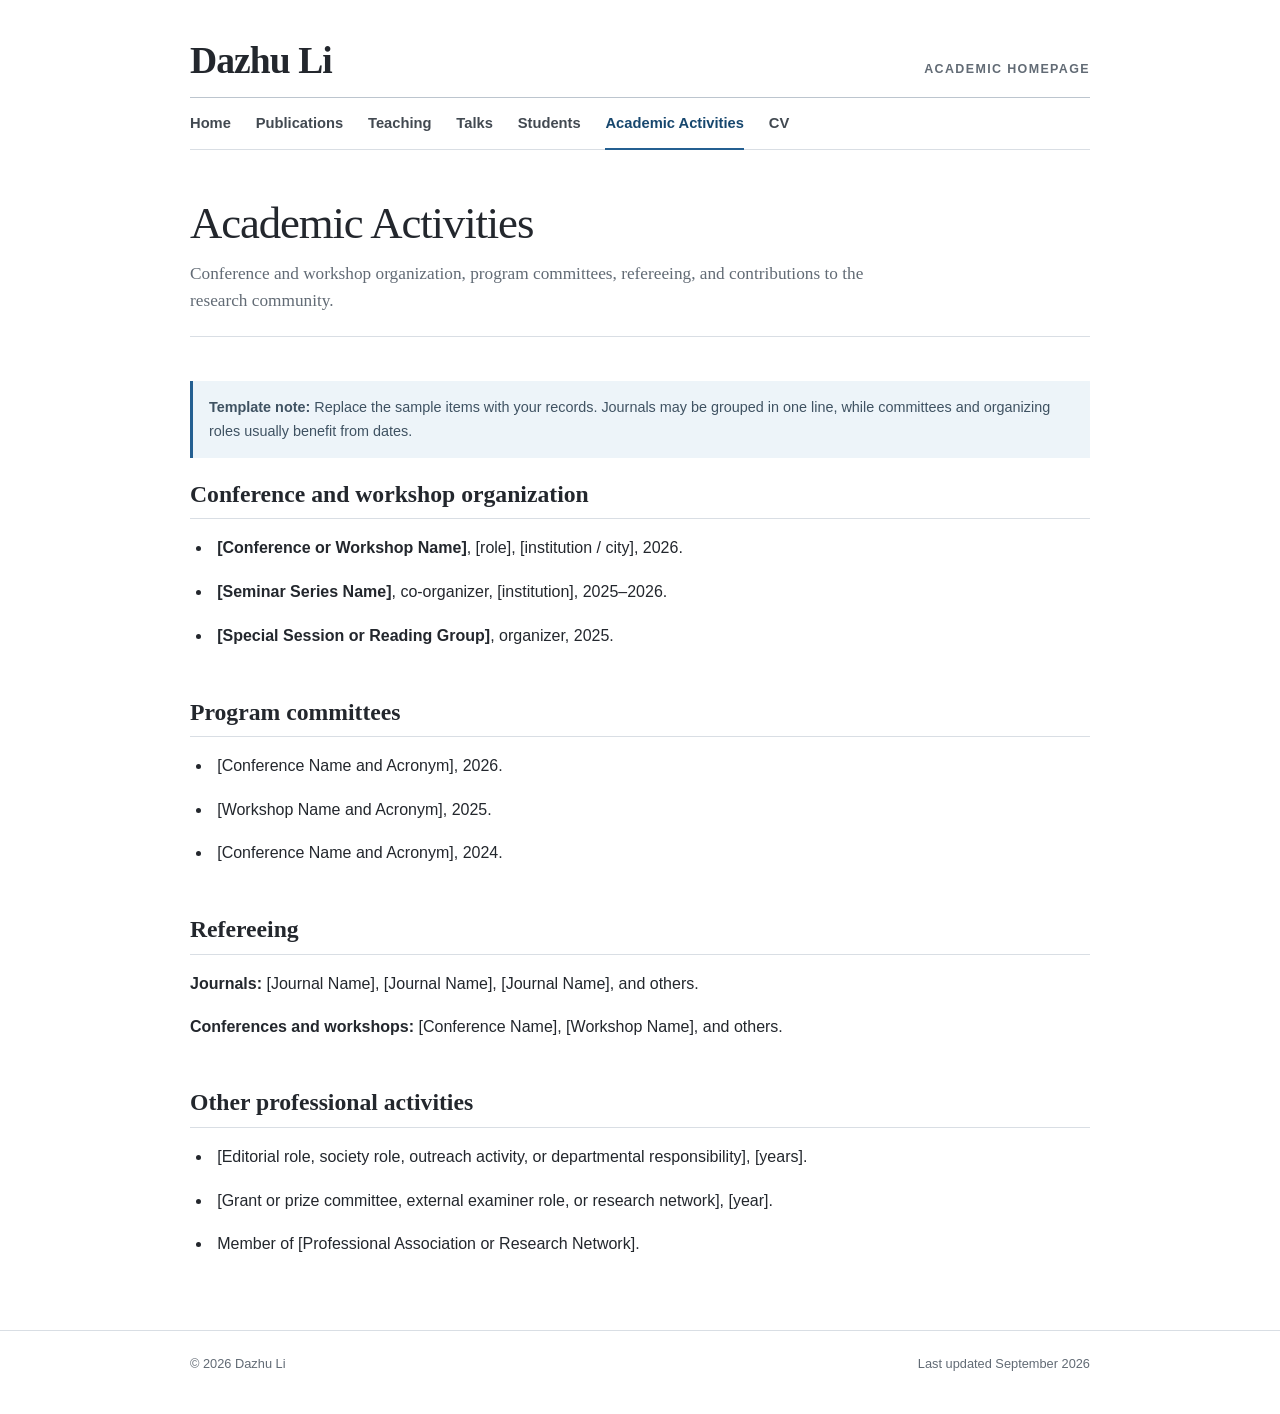
==== activities.html @ dc45f029 "Add files via upload Add academic website" ====
<!doctype html>
<html lang="en">
<head>
  <meta charset="utf-8">
  <meta name="viewport" content="width=device-width, initial-scale=1">
  <meta name="description" content="Conference organization, program committees, refereeing, and professional activities of Dazhu Li.">
  <title>Academic Activities | Dazhu Li</title>
  <link rel="icon" type="image/svg+xml" href="data:image/svg+xml,%3Csvg xmlns='http://www.w3.org/2000/svg' viewBox='0 0 64 64'%3E%3Crect width='64' height='64' rx='8' fill='%23245f91'/%3E%3Ctext x='32' y='41' text-anchor='middle' font-family='Georgia,serif' font-size='29' font-weight='700' fill='white'%3EDL%3C/text%3E%3C/svg%3E">
  <link rel="stylesheet" href="style.css">
</head>
<body>
  <a class="skip-link" href="#main-content">Skip to main content</a>
  <header class="site-header">
    <div class="site-shell">
      <div class="masthead">
        <a class="site-name" href="index.html">Dazhu Li</a>
        <p class="site-kicker">Academic Homepage</p>
      </div>
      <nav class="site-nav" aria-label="Primary navigation">
        <ul>
          <li><a href="index.html">Home</a></li>
          <li><a href="publications.html">Publications</a></li>
          <li><a href="teaching.html">Teaching</a></li>
          <li><a href="talks.html">Talks</a></li>
          <li><a href="students.html">Students</a></li>
          <li><a href="activities.html" aria-current="page">Academic Activities</a></li>
          <li><a href="cv.html">CV</a></li>
        </ul>
      </nav>
    </div>
  </header>

  <main id="main-content" class="site-shell">
    <header class="page-header">
      <h1>Academic Activities</h1>
      <p class="page-intro">Conference and workshop organization, program committees, refereeing, and contributions to the research community.</p>
    </header>

    <p class="placeholder-note"><strong>Template note:</strong> Replace the sample items with your records. Journals may be grouped in one line, while committees and organizing roles usually benefit from dates.</p>

    <section class="content-section" aria-labelledby="organization">
      <h2 id="organization" class="section-heading">Conference and workshop organization</h2>
      <ul class="entry-list">
        <li><span class="entry-title">[Conference or Workshop Name]</span>, [role], [institution / city], 2026.</li>
        <li><span class="entry-title">[Seminar Series Name]</span>, co-organizer, [institution], 2025–2026.</li>
        <li><span class="entry-title">[Special Session or Reading Group]</span>, organizer, 2025.</li>
      </ul>
    </section>

    <section class="content-section" aria-labelledby="program-committees">
      <h2 id="program-committees" class="section-heading">Program committees</h2>
      <ul class="entry-list">
        <li>[Conference Name and Acronym], 2026.</li>
        <li>[Workshop Name and Acronym], 2025.</li>
        <li>[Conference Name and Acronym], 2024.</li>
      </ul>
    </section>

    <section class="content-section" aria-labelledby="refereeing">
      <h2 id="refereeing" class="section-heading">Refereeing</h2>
      <p><span class="entry-title">Journals:</span> [Journal Name], [Journal Name], [Journal Name], and others.</p>
      <p><span class="entry-title">Conferences and workshops:</span> [Conference Name], [Workshop Name], and others.</p>
    </section>

    <section class="content-section" aria-labelledby="professional-service">
      <h2 id="professional-service" class="section-heading">Other professional activities</h2>
      <ul class="entry-list">
        <li>[Editorial role, society role, outreach activity, or departmental responsibility], [years].</li>
        <li>[Grant or prize committee, external examiner role, or research network], [year].</li>
        <li>Member of [Professional Association or Research Network].</li>
      </ul>
    </section>
  </main>

  <footer class="site-footer">
    <div class="site-shell footer-row">
      <p>&copy; 2026 Dazhu Li</p>
      <p>Last updated September 2026</p>
    </div>
  </footer>
</body>
</html>
---- style.css ----
:root {
  --ink: #23272d;
  --muted: #626b75;
  --faint: #8b949e;
  --line: #d9dee4;
  --line-strong: #bcc5ce;
  --blue: #245f91;
  --blue-dark: #17476e;
  --blue-pale: #edf4f9;
  --paper: #ffffff;
  --soft: #f6f8fa;
  --content-width: 900px;
  --serif: Georgia, Cambria, "Times New Roman", Times, serif;
  --sans: -apple-system, BlinkMacSystemFont, "Segoe UI", Helvetica, Arial, sans-serif;
}

* {
  box-sizing: border-box;
}

html {
  color-scheme: light;
  scroll-behavior: smooth;
}

body {
  margin: 0;
  background: var(--paper);
  color: var(--ink);
  font-family: var(--sans);
  font-size: 1rem;
  line-height: 1.68;
  text-rendering: optimizeLegibility;
}

a {
  color: var(--blue);
  text-decoration-thickness: 1px;
  text-underline-offset: 0.18em;
}

a:hover {
  color: var(--blue-dark);
  text-decoration-thickness: 2px;
}

a:focus-visible,
button:focus-visible {
  outline: 3px solid var(--blue);
  outline-offset: 3px;
  border-radius: 2px;
}

.skip-link {
  position: fixed;
  top: 0.75rem;
  left: 0.75rem;
  z-index: 100;
  padding: 0.55rem 0.8rem;
  background: var(--ink);
  color: #fff;
  font-weight: 700;
  transform: translateY(-200%);
  transition: transform 120ms ease;
}

.skip-link:focus {
  color: #fff;
  transform: translateY(0);
}

.site-shell {
  width: min(calc(100% - 2.5rem), var(--content-width));
  margin: 0 auto;
}

.site-header {
  padding-top: 2.5rem;
}

.masthead {
  display: flex;
  align-items: baseline;
  justify-content: space-between;
  gap: 2rem;
  padding-bottom: 1rem;
  border-bottom: 1px solid var(--line-strong);
}

.site-name {
  margin: 0;
  color: var(--ink);
  font-family: var(--serif);
  font-size: clamp(1.8rem, 4vw, 2.35rem);
  font-weight: 600;
  letter-spacing: -0.025em;
  line-height: 1.1;
  text-decoration: none;
}

.site-name:hover {
  color: var(--ink);
  text-decoration: none;
}

.site-kicker {
  margin: 0;
  color: var(--muted);
  font-size: 0.78rem;
  font-weight: 650;
  letter-spacing: 0.11em;
  text-transform: uppercase;
}

.site-nav {
  border-bottom: 1px solid var(--line);
}

.site-nav ul {
  display: flex;
  flex-wrap: wrap;
  gap: 0 1.55rem;
  margin: 0;
  padding: 0;
  list-style: none;
}

.site-nav a {
  display: block;
  position: relative;
  padding: 0.82rem 0 0.78rem;
  color: #424951;
  font-size: 0.92rem;
  font-weight: 560;
  text-decoration: none;
  white-space: nowrap;
}

.site-nav a:hover {
  color: var(--blue-dark);
}

.site-nav a[aria-current="page"] {
  color: var(--blue-dark);
  font-weight: 720;
}

.site-nav a[aria-current="page"]::after {
  position: absolute;
  right: 0;
  bottom: -1px;
  left: 0;
  height: 2px;
  background: var(--blue);
  content: "";
}

main {
  min-height: 54vh;
  padding: 3rem 0 4.5rem;
}

.page-header {
  margin-bottom: 2.7rem;
  padding-bottom: 1.35rem;
  border-bottom: 1px solid var(--line);
}

.page-header h1,
.profile-copy h1 {
  margin: 0;
  color: var(--ink);
  font-family: var(--serif);
  font-size: clamp(2rem, 5vw, 2.8rem);
  font-weight: 500;
  letter-spacing: -0.025em;
  line-height: 1.15;
}

.page-intro {
  max-width: 43rem;
  margin: 0.75rem 0 0;
  color: var(--muted);
  font-family: var(--serif);
  font-size: 1.08rem;
  line-height: 1.55;
}

h2,
h3 {
  font-family: var(--serif);
  color: var(--ink);
}

h2 {
  margin: 2.8rem 0 1.1rem;
  font-size: 1.48rem;
  font-weight: 600;
  line-height: 1.25;
}

h3 {
  margin: 1.7rem 0 0.4rem;
  font-size: 1.08rem;
  font-weight: 650;
  line-height: 1.35;
}

p {
  margin: 0 0 1rem;
}

.profile-grid {
  display: grid;
  grid-template-columns: 12.5rem minmax(0, 1fr);
  gap: clamp(2rem, 6vw, 4.5rem);
  align-items: start;
}

.profile-aside {
  padding-top: 0.2rem;
}

.portrait-placeholder {
  display: grid;
  width: 100%;
  aspect-ratio: 4 / 5;
  place-items: center;
  margin-bottom: 1.2rem;
  border: 1px solid var(--line-strong);
  background:
    linear-gradient(145deg, rgba(36, 95, 145, 0.05), transparent 55%),
    var(--soft);
  color: var(--muted);
  font-family: var(--serif);
  font-size: 2.25rem;
  letter-spacing: -0.04em;
}

.portrait {
  display: block;
  width: 100%;
  height: auto;
  aspect-ratio: 4 / 5;
  margin-bottom: 1.2rem;
  border: 1px solid var(--line-strong);
  object-fit: cover;
}

.aside-label {
  display: block;
  margin-bottom: 0.38rem;
  color: var(--muted);
  font-size: 0.75rem;
  font-weight: 700;
  letter-spacing: 0.09em;
  text-transform: uppercase;
}

.contact-list {
  margin: 0;
  padding: 0;
  list-style: none;
  font-size: 0.9rem;
  line-height: 1.55;
  overflow-wrap: anywhere;
}

.contact-list li + li {
  margin-top: 0.28rem;
}

.profile-copy .role {
  margin: 0.75rem 0 1.45rem;
  color: var(--muted);
  font-family: var(--serif);
  font-size: 1.08rem;
  line-height: 1.5;
}

.profile-copy .lead {
  font-family: var(--serif);
  font-size: 1.08rem;
  line-height: 1.72;
}

.section-rule {
  margin-top: 2.9rem;
  padding-top: 2rem;
  border-top: 1px solid var(--line);
}

.section-rule h2 {
  margin-top: 0;
}

.news-list {
  margin: 0;
  padding: 0;
  list-style: none;
}

.news-item {
  display: grid;
  grid-template-columns: 7rem minmax(0, 1fr);
  gap: 1.25rem;
  padding: 0.9rem 0;
  border-top: 1px solid var(--line);
}

.news-item:last-child {
  border-bottom: 1px solid var(--line);
}

.news-date {
  color: var(--blue-dark);
  font-size: 0.83rem;
  font-weight: 700;
  letter-spacing: 0.02em;
}

.news-item p {
  margin: 0;
}

.year-section + .year-section,
.content-section + .content-section {
  margin-top: 3rem;
}

.year-heading,
.section-heading {
  display: flex;
  align-items: baseline;
  gap: 0.8rem;
  margin: 0 0 1rem;
  padding-bottom: 0.55rem;
  border-bottom: 1px solid var(--line);
}

.year-heading {
  color: var(--blue-dark);
  font-family: var(--sans);
  font-size: 1rem;
  font-weight: 750;
  letter-spacing: 0.05em;
}

.publication-list,
.entry-list {
  margin: 0;
  padding-left: 1.35rem;
}

.publication-list li,
.entry-list li {
  padding-left: 0.35rem;
}

.publication-list li + li,
.entry-list li + li {
  margin-top: 1.05rem;
}

.paper-title,
.entry-title {
  font-weight: 700;
}

.venue,
.entry-meta {
  color: var(--muted);
}

.link-row {
  display: inline-flex;
  flex-wrap: wrap;
  gap: 0.75rem;
  margin-left: 0.35rem;
  font-size: 0.88rem;
}

.resource-labels {
  display: inline-flex;
  flex-wrap: wrap;
  gap: 0.45rem;
  margin-left: 0.35rem;
  color: var(--muted);
  font-size: 0.82rem;
  font-weight: 650;
}

.resource-labels span::before {
  content: "[";
}

.resource-labels span::after {
  content: "]";
}

.compact-grid {
  display: grid;
  grid-template-columns: repeat(2, minmax(0, 1fr));
  gap: 2rem 3.5rem;
}

.plain-list {
  margin: 0;
  padding: 0;
  list-style: none;
}

.plain-list li {
  padding: 0.75rem 0;
  border-top: 1px solid var(--line);
}

.plain-list li:last-child {
  border-bottom: 1px solid var(--line);
}

.course-code {
  display: block;
  margin-bottom: 0.18rem;
  color: var(--blue-dark);
  font-size: 0.79rem;
  font-weight: 750;
  letter-spacing: 0.06em;
  text-transform: uppercase;
}

.student-entry {
  display: grid;
  grid-template-columns: minmax(10rem, 0.7fr) minmax(0, 1.3fr);
  gap: 1.5rem;
  padding: 1rem 0;
  border-top: 1px solid var(--line);
}

.student-entry:last-child {
  border-bottom: 1px solid var(--line);
}

.student-entry p {
  margin: 0;
}

.cv-grid {
  display: grid;
  grid-template-columns: 9rem minmax(0, 1fr);
  gap: 0.6rem 2rem;
  margin: 0;
}

.cv-grid dt {
  color: var(--muted);
  font-size: 0.9rem;
  font-weight: 700;
}

.cv-grid dd {
  margin: 0;
}

.cv-grid dt,
.cv-grid dd {
  padding: 0.65rem 0;
  border-top: 1px solid var(--line);
}

.placeholder-note {
  margin: 1.4rem 0;
  padding: 0.9rem 1rem;
  border-left: 3px solid var(--blue);
  background: var(--blue-pale);
  color: #3f5262;
  font-size: 0.9rem;
}

.site-footer {
  padding: 1.35rem 0 2.5rem;
  border-top: 1px solid var(--line);
  color: var(--muted);
  font-size: 0.8rem;
}

.footer-row {
  display: flex;
  justify-content: space-between;
  gap: 1rem 2rem;
}

.site-footer p {
  margin: 0;
}

@media (max-width: 760px) {
  .site-shell {
    width: min(calc(100% - 2rem), var(--content-width));
  }

  .site-header {
    padding-top: 1.5rem;
  }

  .masthead {
    display: block;
  }

  .site-kicker {
    margin-top: 0.55rem;
  }

  .site-nav ul {
    gap: 0 1.15rem;
  }

  .site-nav a {
    padding-top: 0.72rem;
    padding-bottom: 0.68rem;
    font-size: 0.88rem;
  }

  main {
    padding: 2.25rem 0 3.5rem;
  }

  .profile-grid {
    grid-template-columns: 1fr;
    gap: 2rem;
  }

  .profile-aside {
    display: grid;
    grid-template-columns: 8.25rem minmax(0, 1fr);
    gap: 1.25rem;
    align-items: start;
  }

  .portrait-placeholder {
    margin: 0;
  }

  .portrait {
    margin: 0;
  }

  .compact-grid {
    grid-template-columns: 1fr;
  }
}

@media (max-width: 520px) {
  .news-item,
  .student-entry,
  .cv-grid {
    grid-template-columns: 1fr;
    gap: 0.2rem;
  }

  .news-date {
    padding-bottom: 0.12rem;
  }

  .cv-grid dt {
    padding-bottom: 0;
    border-top: 1px solid var(--line);
  }

  .cv-grid dd {
    padding-top: 0;
    border-top: 0;
  }

  .footer-row {
    display: block;
  }

  .footer-row p + p {
    margin-top: 0.25rem;
  }
}

@media print {
  body {
    color: #000;
    font-size: 11pt;
  }

  .skip-link,
  .site-nav,
  .site-kicker,
  .portrait-placeholder,
  .site-footer {
    display: none;
  }

  .site-shell {
    width: 100%;
  }

  .site-header {
    padding-top: 0;
  }

  main {
    padding: 1.5rem 0 0;
  }

  a {
    color: inherit;
    text-decoration: none;
  }
}
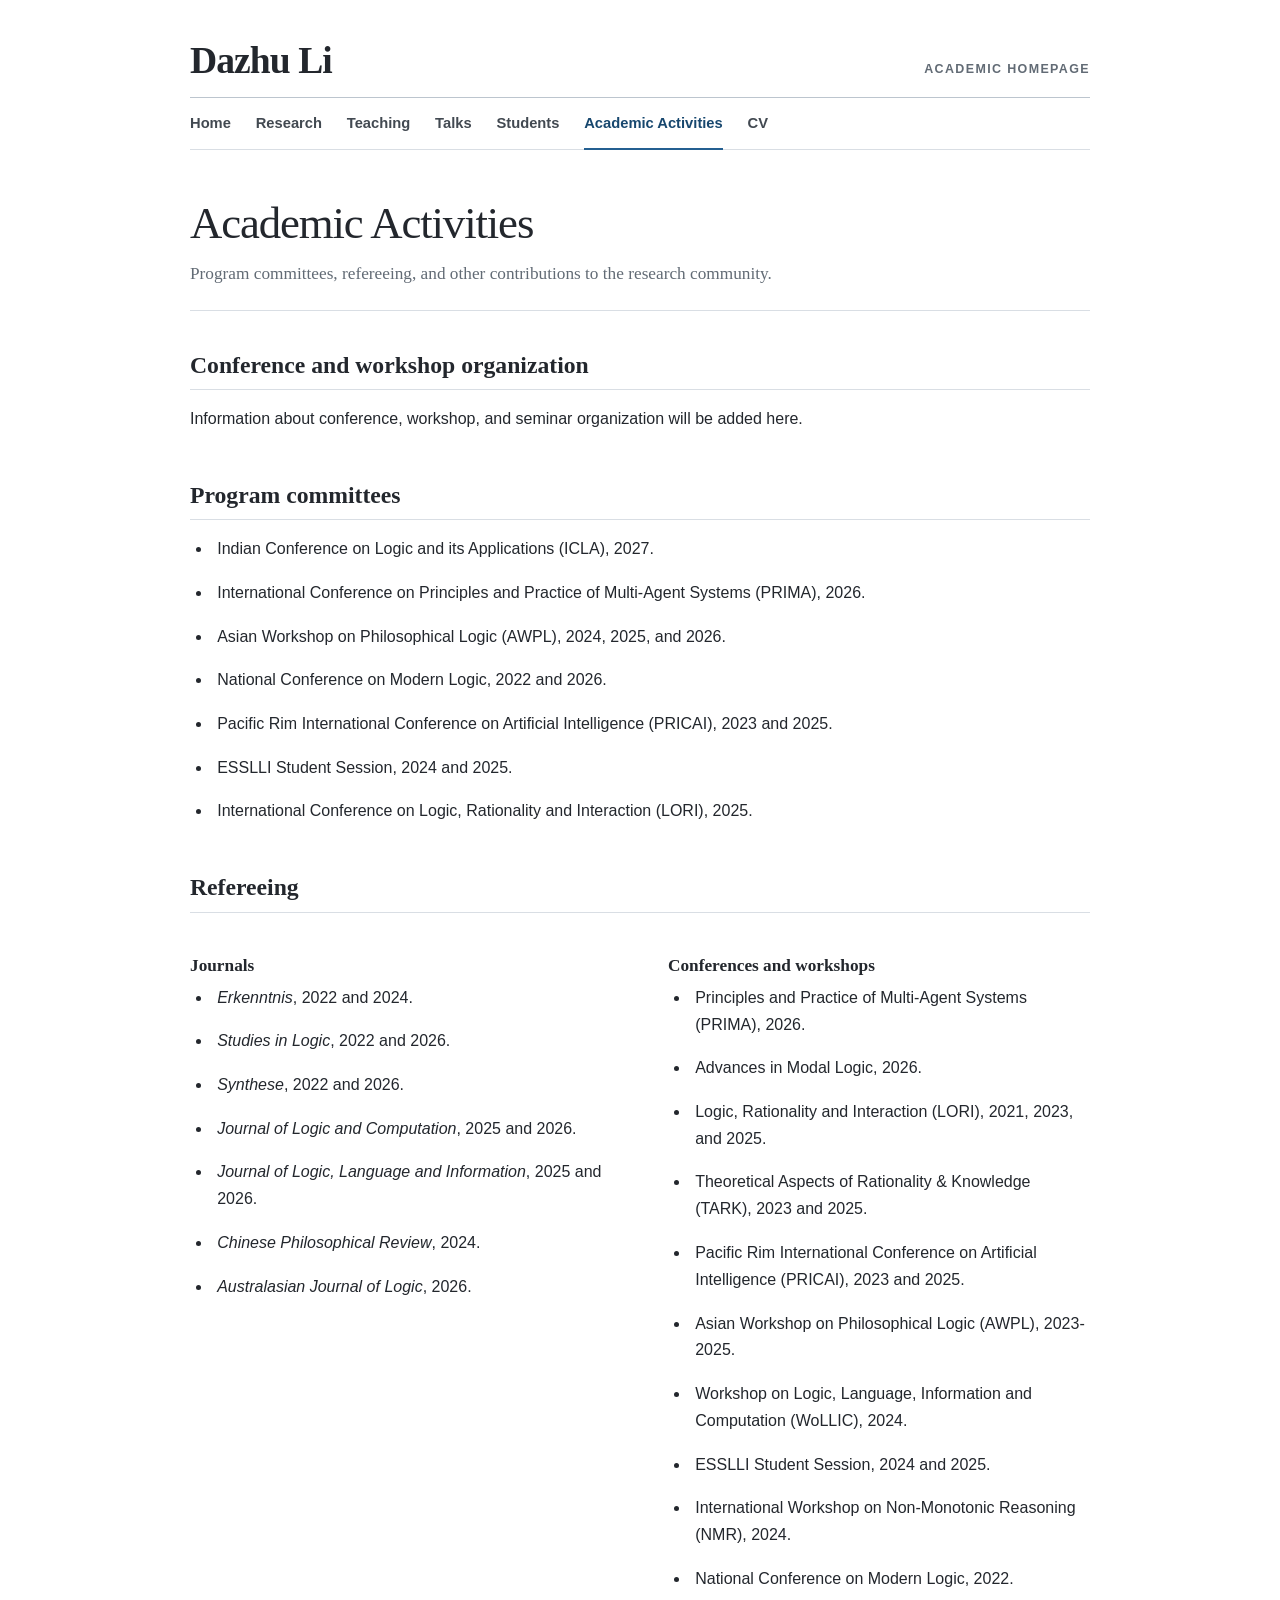
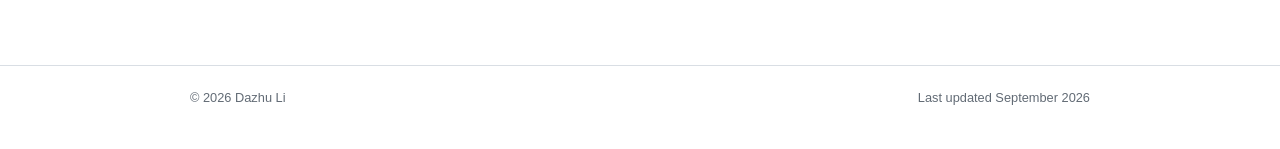
==== commit fcfcf572: "Add files via upload" ====
--- a/activities.html
+++ b/activities.html
@@ -3,80 +3,78 @@
 <head>
   <meta charset="utf-8">
   <meta name="viewport" content="width=device-width, initial-scale=1">
-  <meta name="description" content="Conference organization, program committees, refereeing, and professional activities of Dazhu Li.">
+  <meta name="description" content="Program committees, refereeing, and academic service by Dazhu Li.">
   <title>Academic Activities | Dazhu Li</title>
   <link rel="icon" type="image/svg+xml" href="data:image/svg+xml,%3Csvg xmlns='http://www.w3.org/2000/svg' viewBox='0 0 64 64'%3E%3Crect width='64' height='64' rx='8' fill='%23245f91'/%3E%3Ctext x='32' y='41' text-anchor='middle' font-family='Georgia,serif' font-size='29' font-weight='700' fill='white'%3EDL%3C/text%3E%3C/svg%3E">
   <link rel="stylesheet" href="style.css">
 </head>
 <body>
   <a class="skip-link" href="#main-content">Skip to main content</a>
-  <header class="site-header">
-    <div class="site-shell">
-      <div class="masthead">
-        <a class="site-name" href="index.html">Dazhu Li</a>
-        <p class="site-kicker">Academic Homepage</p>
-      </div>
-      <nav class="site-nav" aria-label="Primary navigation">
-        <ul>
-          <li><a href="index.html">Home</a></li>
-          <li><a href="publications.html">Publications</a></li>
-          <li><a href="teaching.html">Teaching</a></li>
-          <li><a href="talks.html">Talks</a></li>
-          <li><a href="students.html">Students</a></li>
-          <li><a href="activities.html" aria-current="page">Academic Activities</a></li>
-          <li><a href="cv.html">CV</a></li>
-        </ul>
-      </nav>
-    </div>
-  </header>
+  <header class="site-header"><div class="site-shell">
+    <div class="masthead"><a class="site-name" href="index.html">Dazhu Li</a><p class="site-kicker">Academic Homepage</p></div>
+    <nav class="site-nav" aria-label="Primary navigation"><ul>
+      <li><a href="index.html">Home</a></li><li><a href="research.html">Research</a></li><li><a href="teaching.html">Teaching</a></li><li><a href="talks.html">Talks</a></li><li><a href="students.html">Students</a></li><li><a href="activities.html" aria-current="page">Academic Activities</a></li><li><a href="dazhu-li-cv.pdf">CV</a></li>
+    </ul></nav>
+  </div></header>
 
   <main id="main-content" class="site-shell">
     <header class="page-header">
       <h1>Academic Activities</h1>
-      <p class="page-intro">Conference and workshop organization, program committees, refereeing, and contributions to the research community.</p>
+      <p class="page-intro">Program committees, refereeing, and other contributions to the research community.</p>
     </header>
-
-    <p class="placeholder-note"><strong>Template note:</strong> Replace the sample items with your records. Journals may be grouped in one line, while committees and organizing roles usually benefit from dates.</p>
 
     <section class="content-section" aria-labelledby="organization">
       <h2 id="organization" class="section-heading">Conference and workshop organization</h2>
-      <ul class="entry-list">
-        <li><span class="entry-title">[Conference or Workshop Name]</span>, [role], [institution / city], 2026.</li>
-        <li><span class="entry-title">[Seminar Series Name]</span>, co-organizer, [institution], 2025–2026.</li>
-        <li><span class="entry-title">[Special Session or Reading Group]</span>, organizer, 2025.</li>
-      </ul>
+      <p>Information about conference, workshop, and seminar organization will be added here.</p>
     </section>
 
     <section class="content-section" aria-labelledby="program-committees">
       <h2 id="program-committees" class="section-heading">Program committees</h2>
       <ul class="entry-list">
-        <li>[Conference Name and Acronym], 2026.</li>
-        <li>[Workshop Name and Acronym], 2025.</li>
-        <li>[Conference Name and Acronym], 2024.</li>
+        <li>Indian Conference on Logic and its Applications (ICLA), 2027.</li>
+        <li>International Conference on Principles and Practice of Multi-Agent Systems (PRIMA), 2026.</li>
+        <li>Asian Workshop on Philosophical Logic (AWPL), 2024, 2025, and 2026.</li>
+        <li>National Conference on Modern Logic, 2022 and 2026.</li>
+        <li>Pacific Rim International Conference on Artificial Intelligence (PRICAI), 2023 and 2025.</li>
+        <li>ESSLLI Student Session, 2024 and 2025.</li>
+        <li>International Conference on Logic, Rationality and Interaction (LORI), 2025.</li>
       </ul>
     </section>
 
     <section class="content-section" aria-labelledby="refereeing">
       <h2 id="refereeing" class="section-heading">Refereeing</h2>
-      <p><span class="entry-title">Journals:</span> [Journal Name], [Journal Name], [Journal Name], and others.</p>
-      <p><span class="entry-title">Conferences and workshops:</span> [Conference Name], [Workshop Name], and others.</p>
-    </section>
-
-    <section class="content-section" aria-labelledby="professional-service">
-      <h2 id="professional-service" class="section-heading">Other professional activities</h2>
-      <ul class="entry-list">
-        <li>[Editorial role, society role, outreach activity, or departmental responsibility], [years].</li>
-        <li>[Grant or prize committee, external examiner role, or research network], [year].</li>
-        <li>Member of [Professional Association or Research Network].</li>
-      </ul>
+      <div class="compact-grid">
+        <div>
+          <h3>Journals</h3>
+          <ul class="entry-list">
+            <li><em>Erkenntnis</em>, 2022 and 2024.</li>
+            <li><em>Studies in Logic</em>, 2022 and 2026.</li>
+            <li><em>Synthese</em>, 2022 and 2026.</li>
+            <li><em>Journal of Logic and Computation</em>, 2025 and 2026.</li>
+            <li><em>Journal of Logic, Language and Information</em>, 2025 and 2026.</li>
+            <li><em>Chinese Philosophical Review</em>, 2024.</li>
+            <li><em>Australasian Journal of Logic</em>, 2026.</li>
+          </ul>
+        </div>
+        <div>
+          <h3>Conferences and workshops</h3>
+          <ul class="entry-list">
+            <li>Principles and Practice of Multi-Agent Systems (PRIMA), 2026.</li>
+            <li>Advances in Modal Logic, 2026.</li>
+            <li>Logic, Rationality and Interaction (LORI), 2021, 2023, and 2025.</li>
+            <li>Theoretical Aspects of Rationality &amp; Knowledge (TARK), 2023 and 2025.</li>
+            <li>Pacific Rim International Conference on Artificial Intelligence (PRICAI), 2023 and 2025.</li>
+            <li>Asian Workshop on Philosophical Logic (AWPL), 2023-2025.</li>
+            <li>Workshop on Logic, Language, Information and Computation (WoLLIC), 2024.</li>
+            <li>ESSLLI Student Session, 2024 and 2025.</li>
+            <li>International Workshop on Non-Monotonic Reasoning (NMR), 2024.</li>
+            <li>National Conference on Modern Logic, 2022.</li>
+          </ul>
+        </div>
+      </div>
     </section>
   </main>
 
-  <footer class="site-footer">
-    <div class="site-shell footer-row">
-      <p>&copy; 2026 Dazhu Li</p>
-      <p>Last updated September 2026</p>
-    </div>
-  </footer>
+  <footer class="site-footer"><div class="site-shell footer-row"><p>&copy; 2026 Dazhu Li</p><p>Last updated September 2026</p></div></footer>
 </body>
 </html>
--- a/style.css
+++ b/style.css
@@ -1,82 +1,53 @@
 :root {
   --ink: #23272d;
   --muted: #626b75;
-  --faint: #8b949e;
   --line: #d9dee4;
   --line-strong: #bcc5ce;
   --blue: #245f91;
   --blue-dark: #17476e;
   --blue-pale: #edf4f9;
-  --paper: #ffffff;
   --soft: #f6f8fa;
-  --content-width: 900px;
   --serif: Georgia, Cambria, "Times New Roman", Times, serif;
   --sans: -apple-system, BlinkMacSystemFont, "Segoe UI", Helvetica, Arial, sans-serif;
 }
 
-* {
-  box-sizing: border-box;
-}
-
-html {
-  color-scheme: light;
-  scroll-behavior: smooth;
-}
+* { box-sizing: border-box; }
+
+html { color-scheme: light; scroll-behavior: smooth; }
 
 body {
   margin: 0;
-  background: var(--paper);
+  background: #fff;
   color: var(--ink);
   font-family: var(--sans);
   font-size: 1rem;
   line-height: 1.68;
-  text-rendering: optimizeLegibility;
 }
 
 a {
   color: var(--blue);
   text-decoration-thickness: 1px;
-  text-underline-offset: 0.18em;
-}
-
-a:hover {
-  color: var(--blue-dark);
-  text-decoration-thickness: 2px;
-}
-
-a:focus-visible,
-button:focus-visible {
-  outline: 3px solid var(--blue);
-  outline-offset: 3px;
-  border-radius: 2px;
-}
+  text-underline-offset: .18em;
+}
+
+a:hover { color: var(--blue-dark); text-decoration-thickness: 2px; }
+a:focus-visible { outline: 3px solid var(--blue); outline-offset: 3px; border-radius: 2px; }
 
 .skip-link {
   position: fixed;
-  top: 0.75rem;
-  left: 0.75rem;
-  z-index: 100;
-  padding: 0.55rem 0.8rem;
+  top: .75rem;
+  left: .75rem;
+  z-index: 10;
+  padding: .55rem .8rem;
   background: var(--ink);
   color: #fff;
   font-weight: 700;
   transform: translateY(-200%);
-  transition: transform 120ms ease;
-}
-
-.skip-link:focus {
-  color: #fff;
-  transform: translateY(0);
-}
-
-.site-shell {
-  width: min(calc(100% - 2.5rem), var(--content-width));
-  margin: 0 auto;
-}
-
-.site-header {
-  padding-top: 2.5rem;
-}
+}
+
+.skip-link:focus { color: #fff; transform: translateY(0); }
+.site-shell { width: min(calc(100% - 2.5rem), 900px); margin: 0 auto; }
+.site-header { padding-top: 2.5rem; }
 
 .masthead {
   display: flex;
@@ -88,62 +59,43 @@
 }
 
 .site-name {
-  margin: 0;
   color: var(--ink);
   font-family: var(--serif);
   font-size: clamp(1.8rem, 4vw, 2.35rem);
   font-weight: 600;
-  letter-spacing: -0.025em;
+  letter-spacing: -.025em;
   line-height: 1.1;
   text-decoration: none;
 }
 
-.site-name:hover {
-  color: var(--ink);
-  text-decoration: none;
-}
+.site-name:hover { color: var(--ink); text-decoration: none; }
 
 .site-kicker {
   margin: 0;
   color: var(--muted);
-  font-size: 0.78rem;
+  font-size: .78rem;
   font-weight: 650;
-  letter-spacing: 0.11em;
+  letter-spacing: .11em;
   text-transform: uppercase;
 }
 
-.site-nav {
-  border-bottom: 1px solid var(--line);
-}
-
-.site-nav ul {
-  display: flex;
-  flex-wrap: wrap;
-  gap: 0 1.55rem;
-  margin: 0;
-  padding: 0;
-  list-style: none;
-}
+.site-nav { border-bottom: 1px solid var(--line); }
+.site-nav ul { display: flex; flex-wrap: wrap; gap: 0 1.55rem; margin: 0; padding: 0; list-style: none; }
 
 .site-nav a {
   display: block;
   position: relative;
-  padding: 0.82rem 0 0.78rem;
+  padding: .82rem 0 .78rem;
   color: #424951;
-  font-size: 0.92rem;
+  font-size: .92rem;
   font-weight: 560;
   text-decoration: none;
   white-space: nowrap;
 }
 
-.site-nav a:hover {
-  color: var(--blue-dark);
-}
-
-.site-nav a[aria-current="page"] {
-  color: var(--blue-dark);
-  font-weight: 720;
-}
+.site-nav a:hover,
+.site-nav a[aria-current="page"] { color: var(--blue-dark); }
+.site-nav a[aria-current="page"] { font-weight: 720; }
 
 .site-nav a[aria-current="page"]::after {
   position: absolute;
@@ -155,13 +107,10 @@
   content: "";
 }
 
-main {
-  min-height: 54vh;
-  padding: 3rem 0 4.5rem;
-}
+main { min-height: 54vh; padding: 3rem 0 4.5rem; }
 
 .page-header {
-  margin-bottom: 2.7rem;
+  margin-bottom: 2.5rem;
   padding-bottom: 1.35rem;
   border-bottom: 1px solid var(--line);
 }
@@ -169,56 +118,32 @@
 .page-header h1,
 .profile-copy h1 {
   margin: 0;
-  color: var(--ink);
   font-family: var(--serif);
   font-size: clamp(2rem, 5vw, 2.8rem);
   font-weight: 500;
-  letter-spacing: -0.025em;
+  letter-spacing: -.025em;
   line-height: 1.15;
 }
 
 .page-intro {
   max-width: 43rem;
-  margin: 0.75rem 0 0;
+  margin: .75rem 0 0;
   color: var(--muted);
   font-family: var(--serif);
   font-size: 1.08rem;
   line-height: 1.55;
 }
 
-h2,
-h3 {
-  font-family: var(--serif);
-  color: var(--ink);
-}
-
-h2 {
-  margin: 2.8rem 0 1.1rem;
-  font-size: 1.48rem;
-  font-weight: 600;
-  line-height: 1.25;
-}
-
-h3 {
-  margin: 1.7rem 0 0.4rem;
-  font-size: 1.08rem;
-  font-weight: 650;
-  line-height: 1.35;
-}
-
-p {
-  margin: 0 0 1rem;
-}
+h2, h3 { font-family: var(--serif); }
+h2 { margin: 2.8rem 0 1.1rem; font-size: 1.48rem; line-height: 1.25; }
+h3 { margin: 1.6rem 0 .45rem; font-size: 1.08rem; line-height: 1.35; }
+p { margin: 0 0 1rem; }
 
 .profile-grid {
   display: grid;
   grid-template-columns: 12.5rem minmax(0, 1fr);
   gap: clamp(2rem, 6vw, 4.5rem);
   align-items: start;
-}
-
-.profile-aside {
-  padding-top: 0.2rem;
 }
 
 .portrait-placeholder {
@@ -228,387 +153,145 @@
   place-items: center;
   margin-bottom: 1.2rem;
   border: 1px solid var(--line-strong);
-  background:
-    linear-gradient(145deg, rgba(36, 95, 145, 0.05), transparent 55%),
-    var(--soft);
+  background: linear-gradient(145deg, rgba(36,95,145,.05), transparent 55%), var(--soft);
   color: var(--muted);
   font-family: var(--serif);
   font-size: 2.25rem;
-  letter-spacing: -0.04em;
+}
+
+.portrait-frame {
+  width: 100%;
+  aspect-ratio: 4 / 5;
+  margin-bottom: 1.2rem;
+  overflow: hidden;
+  border: 1px solid var(--line-strong);
+  background: var(--soft);
 }
 
 .portrait {
   display: block;
   width: 100%;
-  height: auto;
-  aspect-ratio: 4 / 5;
-  margin-bottom: 1.2rem;
-  border: 1px solid var(--line-strong);
+  height: 100%;
   object-fit: cover;
-}
-
-.aside-label {
-  display: block;
-  margin-bottom: 0.38rem;
-  color: var(--muted);
-  font-size: 0.75rem;
-  font-weight: 700;
-  letter-spacing: 0.09em;
-  text-transform: uppercase;
-}
-
-.contact-list {
-  margin: 0;
-  padding: 0;
-  list-style: none;
-  font-size: 0.9rem;
-  line-height: 1.55;
-  overflow-wrap: anywhere;
-}
-
-.contact-list li + li {
-  margin-top: 0.28rem;
-}
-
-.profile-copy .role {
-  margin: 0.75rem 0 1.45rem;
-  color: var(--muted);
-  font-family: var(--serif);
-  font-size: 1.08rem;
-  line-height: 1.5;
-}
-
-.profile-copy .lead {
-  font-family: var(--serif);
-  font-size: 1.08rem;
-  line-height: 1.72;
-}
-
-.section-rule {
-  margin-top: 2.9rem;
-  padding-top: 2rem;
-  border-top: 1px solid var(--line);
-}
-
-.section-rule h2 {
-  margin-top: 0;
-}
-
-.news-list {
-  margin: 0;
-  padding: 0;
-  list-style: none;
-}
+  transform: scale(2.05);
+  transform-origin: 52% 75%;
+}
+.aside-label { display: block; margin-bottom: .38rem; color: var(--muted); font-size: .75rem; font-weight: 700; letter-spacing: .09em; text-transform: uppercase; }
+.contact-list { margin: 0; padding: 0; list-style: none; font-size: .9rem; line-height: 1.55; overflow-wrap: anywhere; }
+.contact-list li + li { margin-top: .28rem; }
+.profile-copy .role { margin: .75rem 0 1.45rem; color: var(--muted); font-family: var(--serif); font-size: 1.08rem; line-height: 1.5; }
+.profile-copy .lead { font-family: var(--serif); font-size: 1.08rem; line-height: 1.72; }
+
+.placeholder-note {
+  margin: 1.4rem 0;
+  padding: .9rem 1rem;
+  border-left: 3px solid var(--blue);
+  background: var(--blue-pale);
+  color: #3f5262;
+  font-size: .9rem;
+}
+
+.section-rule { margin-top: 2.9rem; padding-top: 2rem; border-top: 1px solid var(--line); }
+.section-rule h2 { margin-top: 0; }
+.news-list, .plain-list { margin: 0; padding: 0; list-style: none; }
 
 .news-item {
   display: grid;
   grid-template-columns: 7rem minmax(0, 1fr);
   gap: 1.25rem;
-  padding: 0.9rem 0;
+  padding: .9rem 0;
   border-top: 1px solid var(--line);
 }
 
-.news-item:last-child {
+.news-item:last-child,
+.plain-list li:last-child { border-bottom: 1px solid var(--line); }
+.news-date { color: var(--blue-dark); font-size: .83rem; font-weight: 700; }
+.news-item p { margin: 0; }
+.content-section + .content-section, .year-section + .year-section { margin-top: 3rem; }
+
+.section-heading,
+.year-heading {
+  margin: 0 0 1rem;
+  padding-bottom: .55rem;
   border-bottom: 1px solid var(--line);
 }
 
-.news-date {
-  color: var(--blue-dark);
-  font-size: 0.83rem;
-  font-weight: 700;
-  letter-spacing: 0.02em;
-}
-
-.news-item p {
-  margin: 0;
-}
-
-.year-section + .year-section,
-.content-section + .content-section {
-  margin-top: 3rem;
-}
-
-.year-heading,
-.section-heading {
-  display: flex;
-  align-items: baseline;
-  gap: 0.8rem;
-  margin: 0 0 1rem;
-  padding-bottom: 0.55rem;
-  border-bottom: 1px solid var(--line);
-}
-
-.year-heading {
-  color: var(--blue-dark);
-  font-family: var(--sans);
-  font-size: 1rem;
-  font-weight: 750;
-  letter-spacing: 0.05em;
-}
-
-.publication-list,
-.entry-list {
-  margin: 0;
-  padding-left: 1.35rem;
-}
-
-.publication-list li,
-.entry-list li {
-  padding-left: 0.35rem;
-}
-
-.publication-list li + li,
-.entry-list li + li {
-  margin-top: 1.05rem;
-}
-
-.paper-title,
-.entry-title {
-  font-weight: 700;
-}
-
-.venue,
-.entry-meta {
-  color: var(--muted);
-}
-
-.link-row {
-  display: inline-flex;
-  flex-wrap: wrap;
-  gap: 0.75rem;
-  margin-left: 0.35rem;
-  font-size: 0.88rem;
-}
-
-.resource-labels {
-  display: inline-flex;
-  flex-wrap: wrap;
-  gap: 0.45rem;
-  margin-left: 0.35rem;
-  color: var(--muted);
-  font-size: 0.82rem;
+.year-heading { color: var(--blue-dark); font-family: var(--sans); font-size: 1rem; font-weight: 750; letter-spacing: .05em; }
+.publication-list, .entry-list { margin: 0; padding-left: 1.35rem; }
+.publication-list li, .entry-list li { padding-left: .35rem; }
+.publication-list li + li, .entry-list li + li { margin-top: 1.05rem; }
+.paper-title, .entry-title { font-weight: 700; }
+.venue, .entry-meta { color: var(--muted); }
+
+.resource-labels { display: inline-flex; flex-wrap: wrap; gap: .45rem; margin-left: .35rem; color: var(--muted); font-size: .82rem; font-weight: 650; }
+.resource-labels span::before { content: "["; }
+.resource-labels span::after { content: "]"; }
+
+.download-link {
+  display: inline-block;
+  padding: .48rem .72rem;
+  border: 1px solid var(--line-strong);
+  background: var(--soft);
+  font-size: .9rem;
   font-weight: 650;
-}
-
-.resource-labels span::before {
-  content: "[";
-}
-
-.resource-labels span::after {
-  content: "]";
-}
-
-.compact-grid {
-  display: grid;
-  grid-template-columns: repeat(2, minmax(0, 1fr));
-  gap: 2rem 3.5rem;
-}
-
-.plain-list {
-  margin: 0;
-  padding: 0;
-  list-style: none;
-}
-
-.plain-list li {
-  padding: 0.75rem 0;
-  border-top: 1px solid var(--line);
-}
-
-.plain-list li:last-child {
-  border-bottom: 1px solid var(--line);
-}
-
-.course-code {
-  display: block;
-  margin-bottom: 0.18rem;
-  color: var(--blue-dark);
-  font-size: 0.79rem;
-  font-weight: 750;
-  letter-spacing: 0.06em;
-  text-transform: uppercase;
-}
+  text-decoration: none;
+}
+
+.interest-grid { display: grid; grid-template-columns: repeat(3, minmax(0, 1fr)); gap: 1.2rem; }
+.interest-item { padding-top: .9rem; border-top: 2px solid var(--blue); }
+.interest-item h3 { margin-top: 0; }
+.interest-item p { margin-bottom: 0; color: #454c54; font-size: .94rem; }
+.compact-grid { display: grid; grid-template-columns: repeat(2, minmax(0, 1fr)); gap: 2rem 3.5rem; }
+
+.plain-list li { padding: .85rem 0; border-top: 1px solid var(--line); }
+.course-code { display: block; margin-bottom: .18rem; color: var(--blue-dark); font-size: .79rem; font-weight: 750; letter-spacing: .06em; text-transform: uppercase; }
 
 .student-entry {
   display: grid;
-  grid-template-columns: minmax(10rem, 0.7fr) minmax(0, 1.3fr);
+  grid-template-columns: minmax(10rem, .7fr) minmax(0, 1.3fr);
   gap: 1.5rem;
   padding: 1rem 0;
   border-top: 1px solid var(--line);
 }
 
-.student-entry:last-child {
-  border-bottom: 1px solid var(--line);
-}
-
-.student-entry p {
-  margin: 0;
-}
-
-.cv-grid {
-  display: grid;
-  grid-template-columns: 9rem minmax(0, 1fr);
-  gap: 0.6rem 2rem;
-  margin: 0;
-}
-
-.cv-grid dt {
-  color: var(--muted);
-  font-size: 0.9rem;
-  font-weight: 700;
-}
-
-.cv-grid dd {
-  margin: 0;
-}
-
-.cv-grid dt,
-.cv-grid dd {
-  padding: 0.65rem 0;
-  border-top: 1px solid var(--line);
-}
-
-.placeholder-note {
-  margin: 1.4rem 0;
-  padding: 0.9rem 1rem;
-  border-left: 3px solid var(--blue);
-  background: var(--blue-pale);
-  color: #3f5262;
-  font-size: 0.9rem;
-}
-
-.site-footer {
-  padding: 1.35rem 0 2.5rem;
-  border-top: 1px solid var(--line);
-  color: var(--muted);
-  font-size: 0.8rem;
-}
-
-.footer-row {
-  display: flex;
-  justify-content: space-between;
-  gap: 1rem 2rem;
-}
-
-.site-footer p {
-  margin: 0;
-}
+.student-entry:last-child { border-bottom: 1px solid var(--line); }
+.student-entry p { margin: 0; }
+
+.cv-grid { display: grid; grid-template-columns: 9rem minmax(0, 1fr); gap: .6rem 2rem; margin: 0; }
+.cv-grid dt { color: var(--muted); font-size: .9rem; font-weight: 700; }
+.cv-grid dd { margin: 0; }
+.cv-grid dt, .cv-grid dd { padding: .65rem 0; border-top: 1px solid var(--line); }
+
+.site-footer { padding: 1.35rem 0 2.5rem; border-top: 1px solid var(--line); color: var(--muted); font-size: .8rem; }
+.footer-row { display: flex; justify-content: space-between; gap: 1rem 2rem; }
+.site-footer p { margin: 0; }
 
 @media (max-width: 760px) {
-  .site-shell {
-    width: min(calc(100% - 2rem), var(--content-width));
-  }
-
-  .site-header {
-    padding-top: 1.5rem;
-  }
-
-  .masthead {
-    display: block;
-  }
-
-  .site-kicker {
-    margin-top: 0.55rem;
-  }
-
-  .site-nav ul {
-    gap: 0 1.15rem;
-  }
-
-  .site-nav a {
-    padding-top: 0.72rem;
-    padding-bottom: 0.68rem;
-    font-size: 0.88rem;
-  }
-
-  main {
-    padding: 2.25rem 0 3.5rem;
-  }
-
-  .profile-grid {
-    grid-template-columns: 1fr;
-    gap: 2rem;
-  }
-
-  .profile-aside {
-    display: grid;
-    grid-template-columns: 8.25rem minmax(0, 1fr);
-    gap: 1.25rem;
-    align-items: start;
-  }
-
-  .portrait-placeholder {
-    margin: 0;
-  }
-
-  .portrait {
-    margin: 0;
-  }
-
-  .compact-grid {
-    grid-template-columns: 1fr;
-  }
+  .site-shell { width: min(calc(100% - 2rem), 900px); }
+  .site-header { padding-top: 1.5rem; }
+  .masthead { display: block; }
+  .site-kicker { margin-top: .55rem; }
+  .site-nav ul { gap: 0 1.15rem; }
+  .site-nav a { padding: .72rem 0 .68rem; font-size: .88rem; }
+  main { padding: 2.25rem 0 3.5rem; }
+  .profile-grid { grid-template-columns: 1fr; gap: 2rem; }
+  .profile-aside { display: grid; grid-template-columns: 8.25rem minmax(0, 1fr); gap: 1.25rem; align-items: start; }
+  .portrait-placeholder, .portrait-frame { margin: 0; }
+  .interest-grid, .compact-grid { grid-template-columns: 1fr; }
 }
 
 @media (max-width: 520px) {
-  .news-item,
-  .student-entry,
-  .cv-grid {
-    grid-template-columns: 1fr;
-    gap: 0.2rem;
-  }
-
-  .news-date {
-    padding-bottom: 0.12rem;
-  }
-
-  .cv-grid dt {
-    padding-bottom: 0;
-    border-top: 1px solid var(--line);
-  }
-
-  .cv-grid dd {
-    padding-top: 0;
-    border-top: 0;
-  }
-
-  .footer-row {
-    display: block;
-  }
-
-  .footer-row p + p {
-    margin-top: 0.25rem;
-  }
+  .news-item, .student-entry, .cv-grid { grid-template-columns: 1fr; gap: .2rem; }
+  .cv-grid dt { padding-bottom: 0; }
+  .cv-grid dd { padding-top: 0; border-top: 0; }
+  .footer-row { display: block; }
 }
 
 @media print {
-  body {
-    color: #000;
-    font-size: 11pt;
-  }
-
-  .skip-link,
-  .site-nav,
-  .site-kicker,
-  .portrait-placeholder,
-  .site-footer {
-    display: none;
-  }
-
-  .site-shell {
-    width: 100%;
-  }
-
-  .site-header {
-    padding-top: 0;
-  }
-
-  main {
-    padding: 1.5rem 0 0;
-  }
-
-  a {
-    color: inherit;
-    text-decoration: none;
-  }
-}
+  body { color: #000; font-size: 11pt; }
+  .skip-link, .site-nav, .site-kicker, .portrait-placeholder, .site-footer { display: none; }
+  .site-shell { width: 100%; }
+  .site-header { padding-top: 0; }
+  main { padding: 1.5rem 0 0; }
+  a { color: inherit; text-decoration: none; }
+}
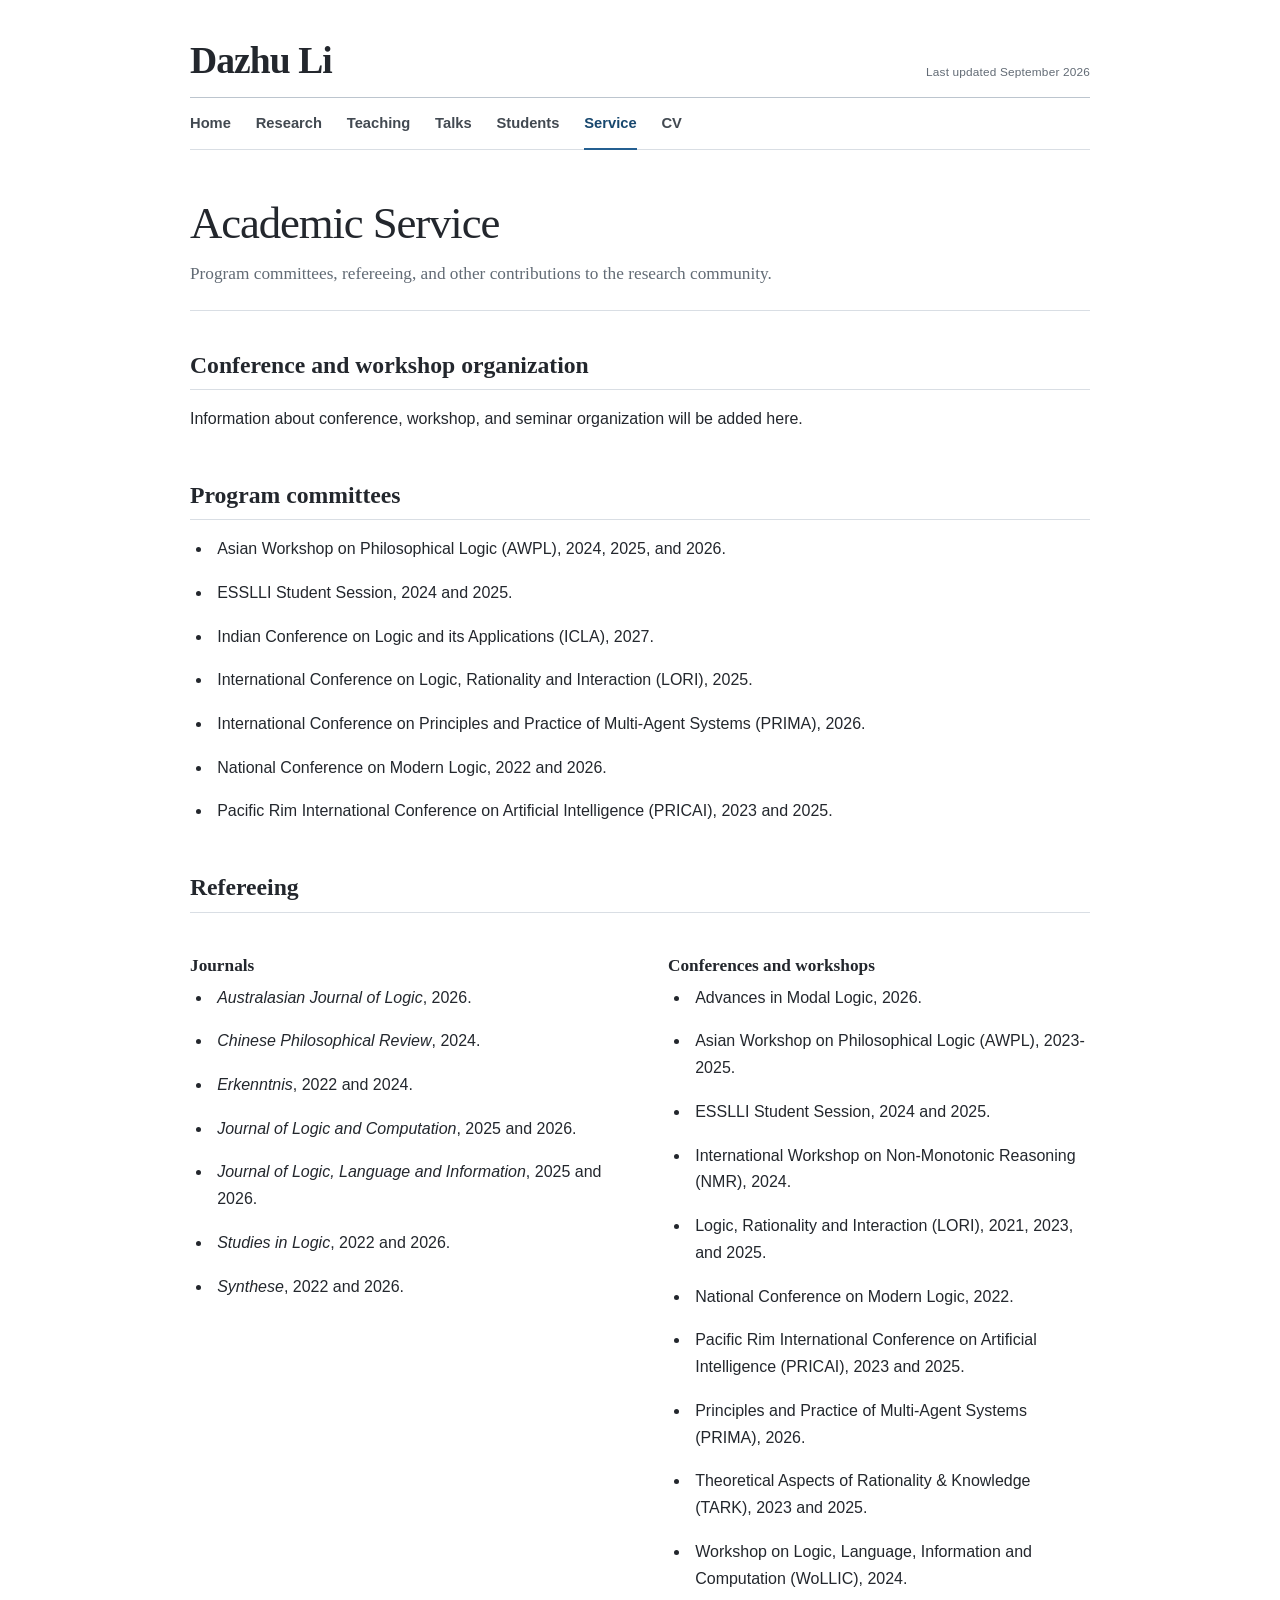
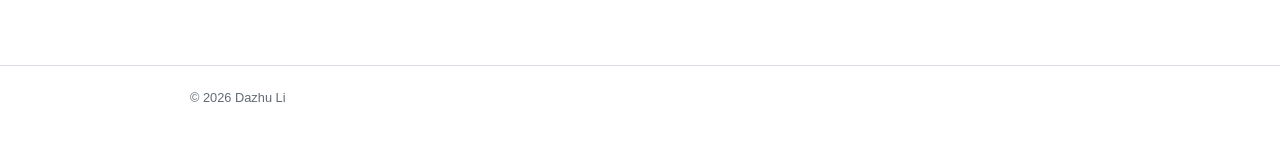
==== commit a488fc0f: "Add files via upload" ====
--- a/activities.html
+++ b/activities.html
@@ -4,22 +4,22 @@
   <meta charset="utf-8">
   <meta name="viewport" content="width=device-width, initial-scale=1">
   <meta name="description" content="Program committees, refereeing, and academic service by Dazhu Li.">
-  <title>Academic Activities | Dazhu Li</title>
+  <title>Academic Service | Dazhu Li</title>
   <link rel="icon" type="image/svg+xml" href="data:image/svg+xml,%3Csvg xmlns='http://www.w3.org/2000/svg' viewBox='0 0 64 64'%3E%3Crect width='64' height='64' rx='8' fill='%23245f91'/%3E%3Ctext x='32' y='41' text-anchor='middle' font-family='Georgia,serif' font-size='29' font-weight='700' fill='white'%3EDL%3C/text%3E%3C/svg%3E">
   <link rel="stylesheet" href="style.css">
 </head>
 <body>
   <a class="skip-link" href="#main-content">Skip to main content</a>
   <header class="site-header"><div class="site-shell">
-    <div class="masthead"><a class="site-name" href="index.html">Dazhu Li</a><p class="site-kicker">Academic Homepage</p></div>
+    <div class="masthead"><a class="site-name" href="index.html">Dazhu Li</a><p class="site-kicker">Last updated September 2026</p></div>
     <nav class="site-nav" aria-label="Primary navigation"><ul>
-      <li><a href="index.html">Home</a></li><li><a href="research.html">Research</a></li><li><a href="teaching.html">Teaching</a></li><li><a href="talks.html">Talks</a></li><li><a href="students.html">Students</a></li><li><a href="activities.html" aria-current="page">Academic Activities</a></li><li><a href="dazhu-li-cv.pdf">CV</a></li>
+      <li><a href="index.html">Home</a></li><li><a href="research.html">Research</a></li><li><a href="teaching.html">Teaching</a></li><li><a href="talks.html">Talks</a></li><li><a href="students.html">Students</a></li><li><a href="activities.html" aria-current="page">Service</a></li><li><a href="dazhu-li-cv.pdf">CV</a></li>
     </ul></nav>
   </div></header>
 
   <main id="main-content" class="site-shell">
     <header class="page-header">
-      <h1>Academic Activities</h1>
+      <h1>Academic Service</h1>
       <p class="page-intro">Program committees, refereeing, and other contributions to the research community.</p>
     </header>
 
@@ -31,13 +31,13 @@
     <section class="content-section" aria-labelledby="program-committees">
       <h2 id="program-committees" class="section-heading">Program committees</h2>
       <ul class="entry-list">
+        <li>Asian Workshop on Philosophical Logic (AWPL), 2024, 2025, and 2026.</li>
+        <li>ESSLLI Student Session, 2024 and 2025.</li>
         <li>Indian Conference on Logic and its Applications (ICLA), 2027.</li>
+        <li>International Conference on Logic, Rationality and Interaction (LORI), 2025.</li>
         <li>International Conference on Principles and Practice of Multi-Agent Systems (PRIMA), 2026.</li>
-        <li>Asian Workshop on Philosophical Logic (AWPL), 2024, 2025, and 2026.</li>
         <li>National Conference on Modern Logic, 2022 and 2026.</li>
         <li>Pacific Rim International Conference on Artificial Intelligence (PRICAI), 2023 and 2025.</li>
-        <li>ESSLLI Student Session, 2024 and 2025.</li>
-        <li>International Conference on Logic, Rationality and Interaction (LORI), 2025.</li>
       </ul>
     </section>
 
@@ -47,34 +47,34 @@
         <div>
           <h3>Journals</h3>
           <ul class="entry-list">
+            <li><em>Australasian Journal of Logic</em>, 2026.</li>
+            <li><em>Chinese Philosophical Review</em>, 2024.</li>
             <li><em>Erkenntnis</em>, 2022 and 2024.</li>
+            <li><em>Journal of Logic and Computation</em>, 2025 and 2026.</li>
+            <li><em>Journal of Logic, Language and Information</em>, 2025 and 2026.</li>
             <li><em>Studies in Logic</em>, 2022 and 2026.</li>
             <li><em>Synthese</em>, 2022 and 2026.</li>
-            <li><em>Journal of Logic and Computation</em>, 2025 and 2026.</li>
-            <li><em>Journal of Logic, Language and Information</em>, 2025 and 2026.</li>
-            <li><em>Chinese Philosophical Review</em>, 2024.</li>
-            <li><em>Australasian Journal of Logic</em>, 2026.</li>
           </ul>
         </div>
         <div>
           <h3>Conferences and workshops</h3>
           <ul class="entry-list">
-            <li>Principles and Practice of Multi-Agent Systems (PRIMA), 2026.</li>
             <li>Advances in Modal Logic, 2026.</li>
-            <li>Logic, Rationality and Interaction (LORI), 2021, 2023, and 2025.</li>
-            <li>Theoretical Aspects of Rationality &amp; Knowledge (TARK), 2023 and 2025.</li>
-            <li>Pacific Rim International Conference on Artificial Intelligence (PRICAI), 2023 and 2025.</li>
             <li>Asian Workshop on Philosophical Logic (AWPL), 2023-2025.</li>
-            <li>Workshop on Logic, Language, Information and Computation (WoLLIC), 2024.</li>
             <li>ESSLLI Student Session, 2024 and 2025.</li>
             <li>International Workshop on Non-Monotonic Reasoning (NMR), 2024.</li>
+            <li>Logic, Rationality and Interaction (LORI), 2021, 2023, and 2025.</li>
             <li>National Conference on Modern Logic, 2022.</li>
+            <li>Pacific Rim International Conference on Artificial Intelligence (PRICAI), 2023 and 2025.</li>
+            <li>Principles and Practice of Multi-Agent Systems (PRIMA), 2026.</li>
+            <li>Theoretical Aspects of Rationality &amp; Knowledge (TARK), 2023 and 2025.</li>
+            <li>Workshop on Logic, Language, Information and Computation (WoLLIC), 2024.</li>
           </ul>
         </div>
       </div>
     </section>
   </main>
 
-  <footer class="site-footer"><div class="site-shell footer-row"><p>&copy; 2026 Dazhu Li</p><p>Last updated September 2026</p></div></footer>
+  <footer class="site-footer"><div class="site-shell footer-row"><p>&copy; 2026 Dazhu Li</p></div></footer>
 </body>
 </html>
--- a/style.css
+++ b/style.css
@@ -51,7 +51,7 @@
 
 .masthead {
   display: flex;
-  align-items: baseline;
+  align-items: flex-end;
   justify-content: space-between;
   gap: 2rem;
   padding-bottom: 1rem;
@@ -71,12 +71,14 @@
 .site-name:hover { color: var(--ink); text-decoration: none; }
 
 .site-kicker {
-  margin: 0;
+  margin: .2rem 0 0;
   color: var(--muted);
-  font-size: .78rem;
-  font-weight: 650;
-  letter-spacing: .11em;
-  text-transform: uppercase;
+  font-size: .74rem;
+  font-weight: 500;
+  letter-spacing: .015em;
+  line-height: 1.35;
+  text-align: right;
+  white-space: nowrap;
 }
 
 .site-nav { border-bottom: 1px solid var(--line); }
@@ -179,8 +181,44 @@
 .aside-label { display: block; margin-bottom: .38rem; color: var(--muted); font-size: .75rem; font-weight: 700; letter-spacing: .09em; text-transform: uppercase; }
 .contact-list { margin: 0; padding: 0; list-style: none; font-size: .9rem; line-height: 1.55; overflow-wrap: anywhere; }
 .contact-list li + li { margin-top: .28rem; }
+
 .profile-copy .role { margin: .75rem 0 1.45rem; color: var(--muted); font-family: var(--serif); font-size: 1.08rem; line-height: 1.5; }
 .profile-copy .lead { font-family: var(--serif); font-size: 1.08rem; line-height: 1.72; }
+
+.home-overview {
+  margin-top: 3rem;
+  padding-top: 2rem;
+  border-top: 1px solid var(--line);
+}
+
+.home-overview-grid {
+  display: grid;
+  grid-template-columns: minmax(0, 1.15fr) minmax(0, .7fr) minmax(0, 1.15fr);
+  gap: 1.5rem;
+}
+
+.home-overview-column h2 {
+  margin: 0 0 1rem;
+  padding-bottom: .6rem;
+  border-bottom: 1px solid var(--line-strong);
+  font-size: 1.3rem;
+}
+
+.history-list { margin: 0; padding: 0; list-style: none; }
+
+.history-item {
+  padding: .95rem 0 1rem;
+  border-bottom: 1px solid var(--line);
+}
+
+.history-item:first-child { padding-top: 0; }
+.history-dates { display: block; margin-bottom: .2rem; color: var(--blue-dark); font-size: .76rem; font-weight: 700; letter-spacing: .025em; }
+.history-item h3 { margin: 0 0 .2rem; font-size: 1rem; }
+.history-item p { margin: 0; color: var(--muted); font-size: .87rem; line-height: 1.52; }
+.positions-column .history-item p { font-size: .78rem; white-space: nowrap; }
+.home-news-item p { color: var(--ink); }
+.more-link { display: inline-block; margin-top: .9rem; font-size: .86rem; font-weight: 700; text-decoration: none; }
+.more-link:hover { text-decoration: underline; }
 
 .placeholder-note {
   margin: 1.4rem 0;
@@ -269,15 +307,17 @@
 @media (max-width: 760px) {
   .site-shell { width: min(calc(100% - 2rem), 900px); }
   .site-header { padding-top: 1.5rem; }
-  .masthead { display: block; }
-  .site-kicker { margin-top: .55rem; }
+  .masthead { gap: .75rem; }
+  .site-kicker { margin-top: .15rem; font-size: .7rem; }
   .site-nav ul { gap: 0 1.15rem; }
   .site-nav a { padding: .72rem 0 .68rem; font-size: .88rem; }
   main { padding: 2.25rem 0 3.5rem; }
   .profile-grid { grid-template-columns: 1fr; gap: 2rem; }
   .profile-aside { display: grid; grid-template-columns: 8.25rem minmax(0, 1fr); gap: 1.25rem; align-items: start; }
   .portrait-placeholder, .portrait-frame { margin: 0; }
-  .interest-grid, .compact-grid { grid-template-columns: 1fr; }
+  .interest-grid, .compact-grid, .home-overview-grid { grid-template-columns: 1fr; }
+  .home-overview-grid { gap: 2.25rem; }
+  .positions-column .history-item p { white-space: normal; }
 }
 
 @media (max-width: 520px) {
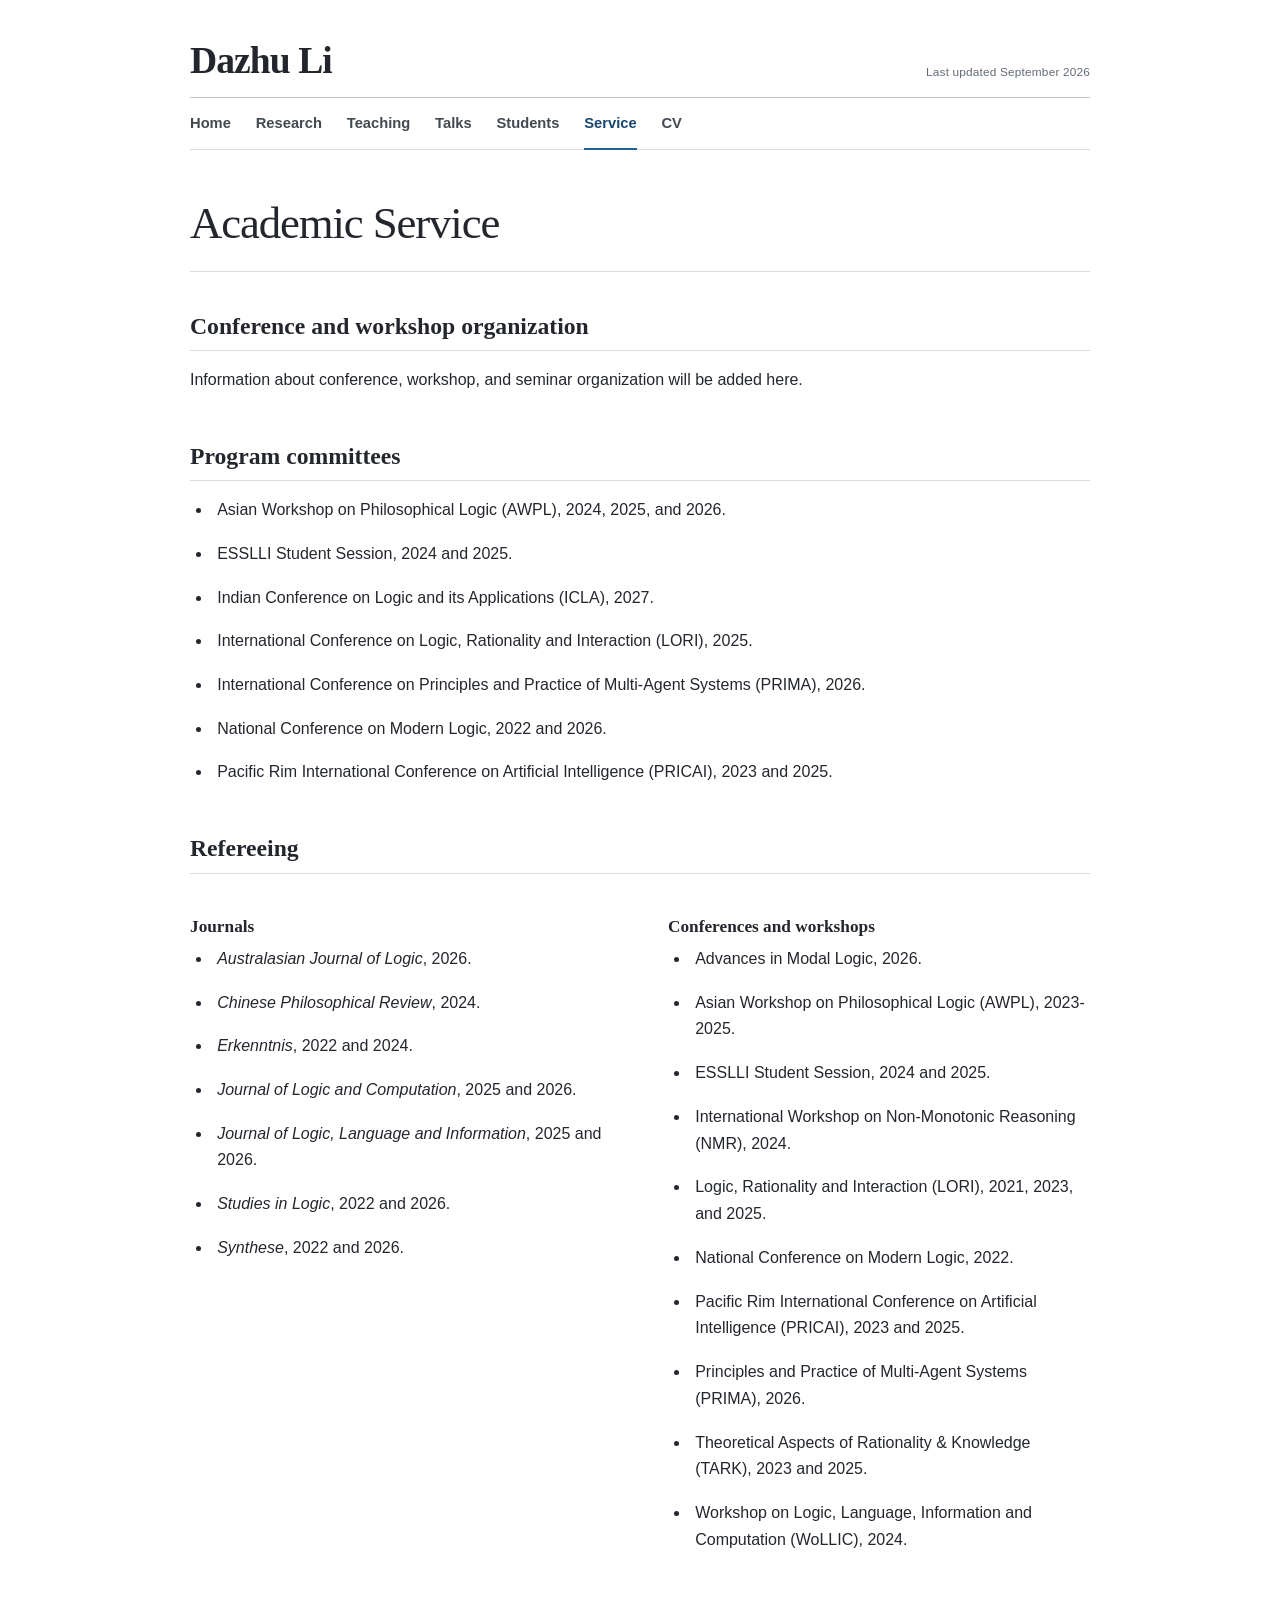
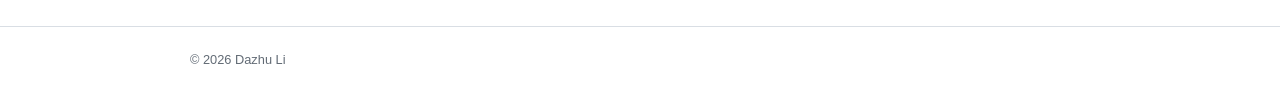
==== commit 7a87d14c: "Add files via upload" ====
--- a/activities.html
+++ b/activities.html
@@ -20,7 +20,6 @@
   <main id="main-content" class="site-shell">
     <header class="page-header">
       <h1>Academic Service</h1>
-      <p class="page-intro">Program committees, refereeing, and other contributions to the research community.</p>
     </header>
 
     <section class="content-section" aria-labelledby="organization">
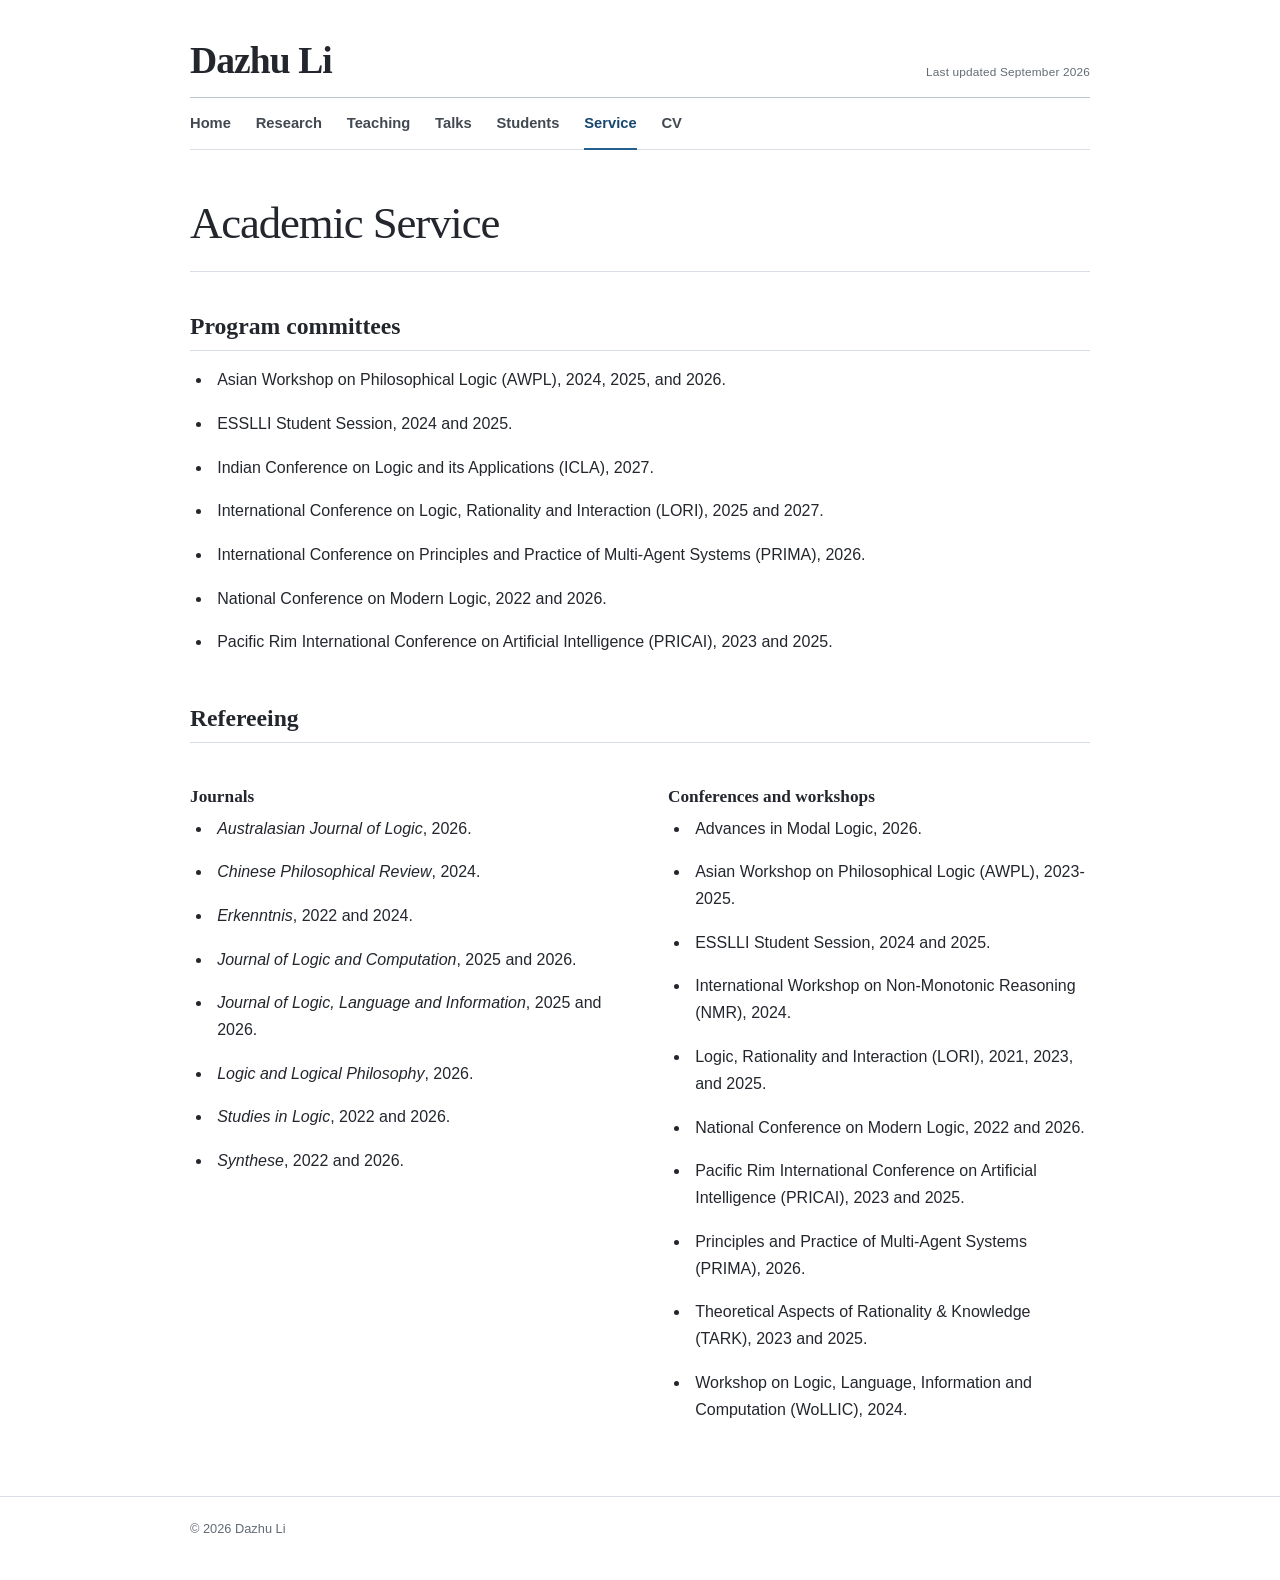
==== commit 9afe668e: "Add files via upload" ====
--- a/activities.html
+++ b/activities.html
@@ -6,7 +6,7 @@
   <meta name="description" content="Program committees, refereeing, and academic service by Dazhu Li.">
   <title>Academic Service | Dazhu Li</title>
   <link rel="icon" type="image/svg+xml" href="data:image/svg+xml,%3Csvg xmlns='http://www.w3.org/2000/svg' viewBox='0 0 64 64'%3E%3Crect width='64' height='64' rx='8' fill='%23245f91'/%3E%3Ctext x='32' y='41' text-anchor='middle' font-family='Georgia,serif' font-size='29' font-weight='700' fill='white'%3EDL%3C/text%3E%3C/svg%3E">
-  <link rel="stylesheet" href="style.css">
+  <link rel="stylesheet" href="style.css?v=20260914-3">
 </head>
 <body>
   <a class="skip-link" href="#main-content">Skip to main content</a>
@@ -22,18 +22,13 @@
       <h1>Academic Service</h1>
     </header>
 
-    <section class="content-section" aria-labelledby="organization">
-      <h2 id="organization" class="section-heading">Conference and workshop organization</h2>
-      <p>Information about conference, workshop, and seminar organization will be added here.</p>
-    </section>
-
     <section class="content-section" aria-labelledby="program-committees">
       <h2 id="program-committees" class="section-heading">Program committees</h2>
       <ul class="entry-list">
         <li>Asian Workshop on Philosophical Logic (AWPL), 2024, 2025, and 2026.</li>
         <li>ESSLLI Student Session, 2024 and 2025.</li>
         <li>Indian Conference on Logic and its Applications (ICLA), 2027.</li>
-        <li>International Conference on Logic, Rationality and Interaction (LORI), 2025.</li>
+        <li>International Conference on Logic, Rationality and Interaction (LORI), 2025 and 2027.</li>
         <li>International Conference on Principles and Practice of Multi-Agent Systems (PRIMA), 2026.</li>
         <li>National Conference on Modern Logic, 2022 and 2026.</li>
         <li>Pacific Rim International Conference on Artificial Intelligence (PRICAI), 2023 and 2025.</li>
@@ -51,6 +46,7 @@
             <li><em>Erkenntnis</em>, 2022 and 2024.</li>
             <li><em>Journal of Logic and Computation</em>, 2025 and 2026.</li>
             <li><em>Journal of Logic, Language and Information</em>, 2025 and 2026.</li>
+            <li><em>Logic and Logical Philosophy</em>, 2026.</li>
             <li><em>Studies in Logic</em>, 2022 and 2026.</li>
             <li><em>Synthese</em>, 2022 and 2026.</li>
           </ul>
@@ -63,7 +59,7 @@
             <li>ESSLLI Student Session, 2024 and 2025.</li>
             <li>International Workshop on Non-Monotonic Reasoning (NMR), 2024.</li>
             <li>Logic, Rationality and Interaction (LORI), 2021, 2023, and 2025.</li>
-            <li>National Conference on Modern Logic, 2022.</li>
+            <li>National Conference on Modern Logic, 2022 and 2026.</li>
             <li>Pacific Rim International Conference on Artificial Intelligence (PRICAI), 2023 and 2025.</li>
             <li>Principles and Practice of Multi-Agent Systems (PRIMA), 2026.</li>
             <li>Theoretical Aspects of Rationality &amp; Knowledge (TARK), 2023 and 2025.</li>
--- a/style.css
+++ b/style.css
@@ -143,7 +143,7 @@
 
 .profile-grid {
   display: grid;
-  grid-template-columns: 12.5rem minmax(0, 1fr);
+  grid-template-columns: 10.5rem minmax(0, 1fr);
   gap: clamp(2rem, 6vw, 4.5rem);
   align-items: start;
 }
@@ -181,6 +181,7 @@
 .aside-label { display: block; margin-bottom: .38rem; color: var(--muted); font-size: .75rem; font-weight: 700; letter-spacing: .09em; text-transform: uppercase; }
 .contact-list { margin: 0; padding: 0; list-style: none; font-size: .9rem; line-height: 1.55; overflow-wrap: anywhere; }
 .contact-list li + li { margin-top: .28rem; }
+.contact-institution { white-space: nowrap; }
 
 .profile-copy .role { margin: .75rem 0 1.45rem; color: var(--muted); font-family: var(--serif); font-size: 1.08rem; line-height: 1.5; }
 .profile-copy .lead { font-family: var(--serif); font-size: 1.08rem; line-height: 1.72; }
@@ -193,8 +194,8 @@
 
 .home-overview-grid {
   display: grid;
-  grid-template-columns: minmax(0, 1.15fr) minmax(0, .7fr) minmax(0, 1.15fr);
-  gap: 1.5rem;
+  grid-template-columns: minmax(0, 1fr);
+  gap: 2.75rem;
 }
 
 .home-overview-column h2 {
@@ -207,16 +208,39 @@
 .history-list { margin: 0; padding: 0; list-style: none; }
 
 .history-item {
+  display: grid;
+  grid-template-columns: 13rem minmax(0, 1fr);
+  column-gap: 1.5rem;
   padding: .95rem 0 1rem;
   border-bottom: 1px solid var(--line);
 }
 
 .history-item:first-child { padding-top: 0; }
-.history-dates { display: block; margin-bottom: .2rem; color: var(--blue-dark); font-size: .76rem; font-weight: 700; letter-spacing: .025em; }
-.history-item h3 { margin: 0 0 .2rem; font-size: 1rem; }
-.history-item p { margin: 0; color: var(--muted); font-size: .87rem; line-height: 1.52; }
-.positions-column .history-item p { font-size: .78rem; white-space: nowrap; }
+.history-dates { grid-column: 1; grid-row: 1 / span 3; display: block; color: var(--blue-dark); font-size: .76rem; font-weight: 700; letter-spacing: .025em; }
+.history-item h3 { grid-column: 2; margin: 0 0 .2rem; font-size: 1rem; }
+.history-item p { grid-column: 2; margin: 0; color: var(--muted); font-size: .87rem; line-height: 1.52; }
+.history-item .education-details { margin-top: .45rem; }
 .home-news-item p { color: var(--ink); }
+.position-groups { margin: 0; padding-left: 1.35rem; list-style: disc; }
+.position-group { padding: .95rem 0 1rem; border-bottom: 1px solid var(--line); }
+.position-group:first-child { padding-top: 0; }
+.position-group::marker { color: var(--blue-dark); font-size: .8rem; }
+.position-group h3 { margin: 0 0 .55rem; font-size: 1rem; line-height: 1.5; }
+.position-roles { margin: 0; padding: 0 0 0 .8rem; list-style: none; }
+.position-roles li { display: grid; grid-template-columns: 13rem minmax(0, 1fr); column-gap: 1.5rem; margin-top: .3rem; font-size: .87rem; line-height: 1.52; }
+.position-dates { color: var(--blue-dark); font-size: .76rem; font-weight: 700; letter-spacing: .025em; }
+.position-title { font-weight: 600; }
+.education-list { margin: 0; padding-left: 1.35rem; list-style: disc; }
+.education-item { padding: .95rem 0 1rem; border-bottom: 1px solid var(--line); }
+.education-item:first-child { padding-top: 0; }
+.education-item::marker { color: var(--blue-dark); font-size: .8rem; }
+.education-heading { display: flex; align-items: baseline; justify-content: space-between; gap: 1.25rem; }
+.education-heading h3 { margin: 0; font-size: 1rem; }
+.joint-degree-label { color: var(--blue-dark); font-size: .82rem; font-weight: 600; white-space: nowrap; }
+.education-dates { flex: none; color: var(--blue-dark); font-size: .76rem; font-weight: 700; letter-spacing: .025em; }
+.education-institution { margin: .35rem 0 0; color: var(--muted); font-size: .87rem; line-height: 1.52; }
+.education-details { margin: .55rem 0 0; padding-left: 1.35rem; list-style: circle; color: var(--muted); font-size: .84rem; line-height: 1.52; }
+.education-details li + li { margin-top: .25rem; }
 .more-link { display: inline-block; margin-top: .9rem; font-size: .86rem; font-weight: 700; text-decoration: none; }
 .more-link:hover { text-decoration: underline; }
 
@@ -275,7 +299,7 @@
   text-decoration: none;
 }
 
-.interest-grid { display: grid; grid-template-columns: repeat(3, minmax(0, 1fr)); gap: 1.2rem; }
+.interest-grid { display: grid; grid-template-columns: repeat(2, minmax(0, 1fr)); gap: 1.2rem; }
 .interest-item { padding-top: .9rem; border-top: 2px solid var(--blue); }
 .interest-item h3 { margin-top: 0; }
 .interest-item p { margin-bottom: 0; color: #454c54; font-size: .94rem; }
@@ -313,11 +337,16 @@
   .site-nav a { padding: .72rem 0 .68rem; font-size: .88rem; }
   main { padding: 2.25rem 0 3.5rem; }
   .profile-grid { grid-template-columns: 1fr; gap: 2rem; }
-  .profile-aside { display: grid; grid-template-columns: 8.25rem minmax(0, 1fr); gap: 1.25rem; align-items: start; }
+  .profile-aside { display: grid; grid-template-columns: 7.25rem minmax(0, 1fr); gap: 1.25rem; align-items: start; }
   .portrait-placeholder, .portrait-frame { margin: 0; }
-  .interest-grid, .compact-grid, .home-overview-grid { grid-template-columns: 1fr; }
+  .interest-grid, .compact-grid { grid-template-columns: 1fr; }
   .home-overview-grid { gap: 2.25rem; }
-  .positions-column .history-item p { white-space: normal; }
+  .history-item { grid-template-columns: 1fr; }
+  .history-dates { grid-column: 1; grid-row: auto; margin-bottom: .2rem; }
+  .history-item h3, .history-item p { grid-column: 1; }
+  .position-roles li { grid-template-columns: 1fr; }
+  .education-heading { display: block; }
+  .education-dates { display: block; margin-top: .2rem; }
 }
 
 @media (max-width: 520px) {
@@ -325,6 +354,10 @@
   .cv-grid dt { padding-bottom: 0; }
   .cv-grid dd { padding-top: 0; border-top: 0; }
   .footer-row { display: block; }
+}
+
+@media (max-width: 400px) {
+  .contact-institution { white-space: normal; }
 }
 
 @media print {
